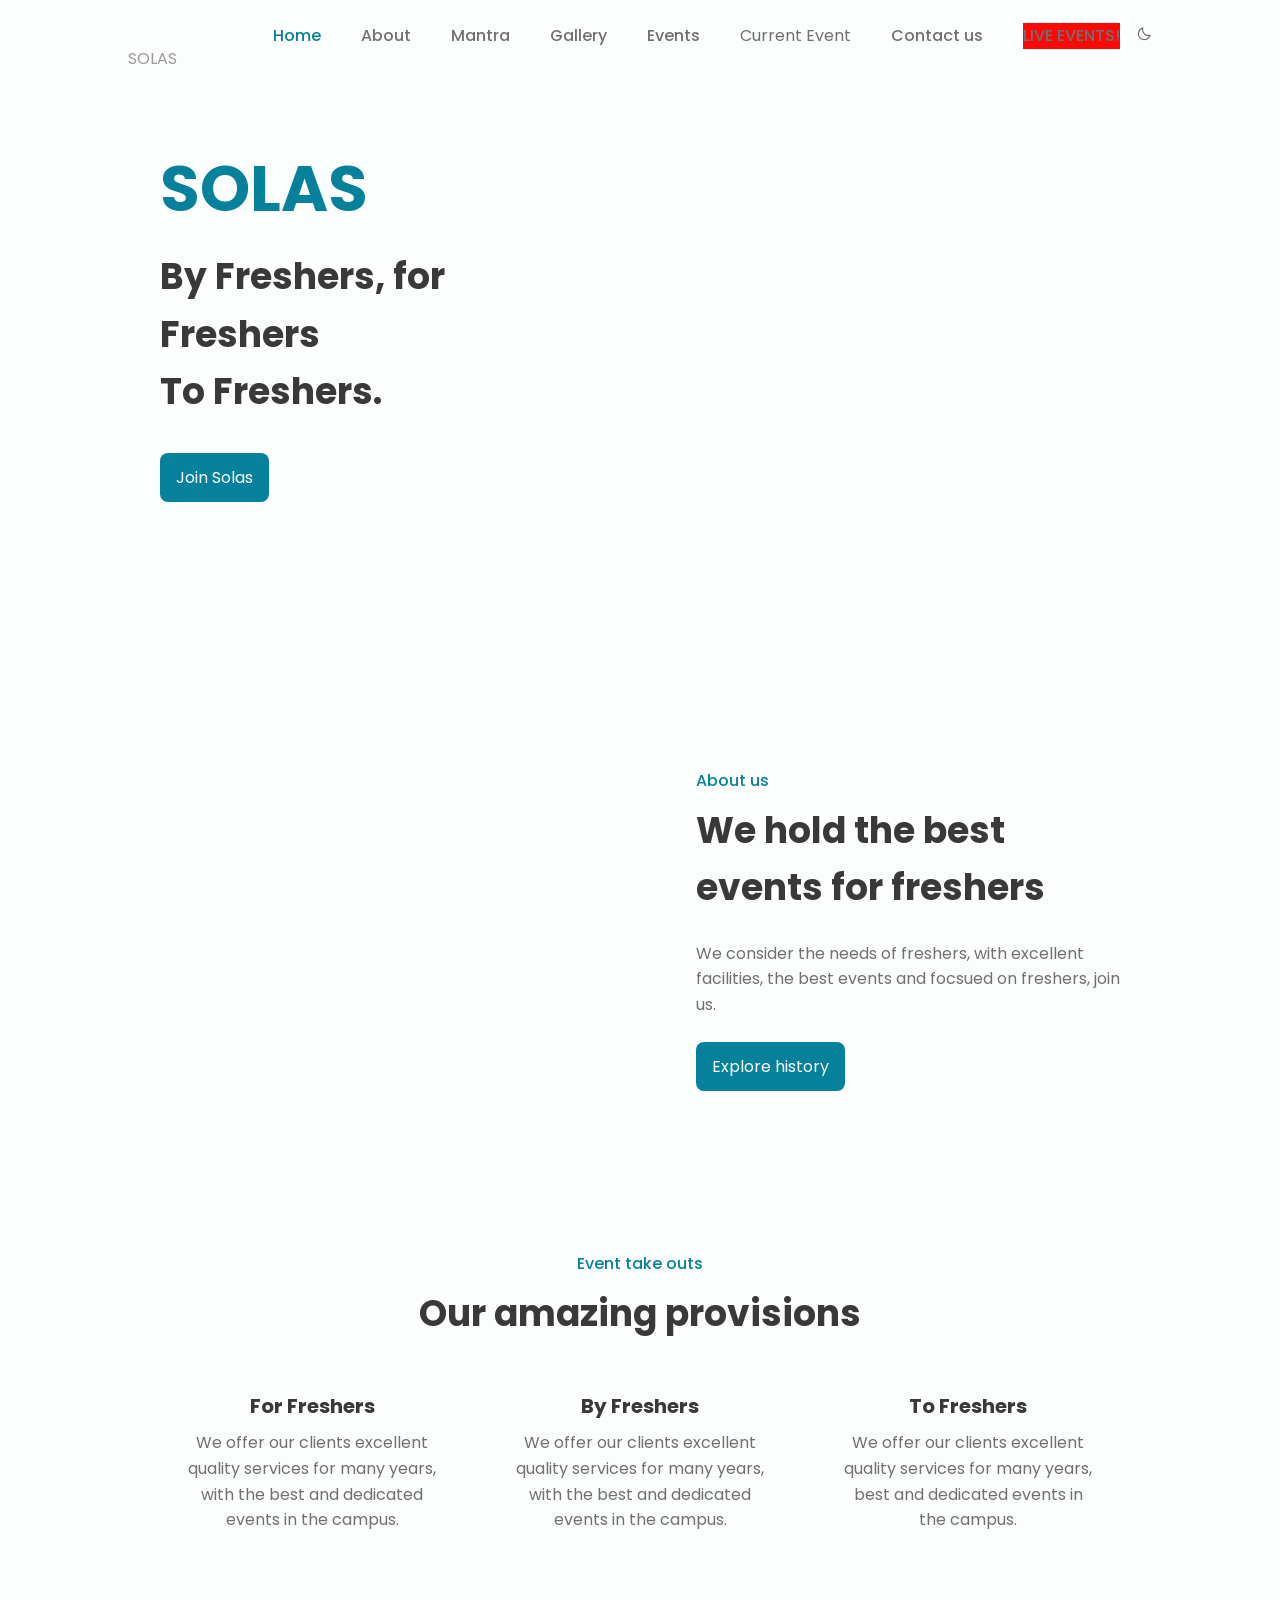
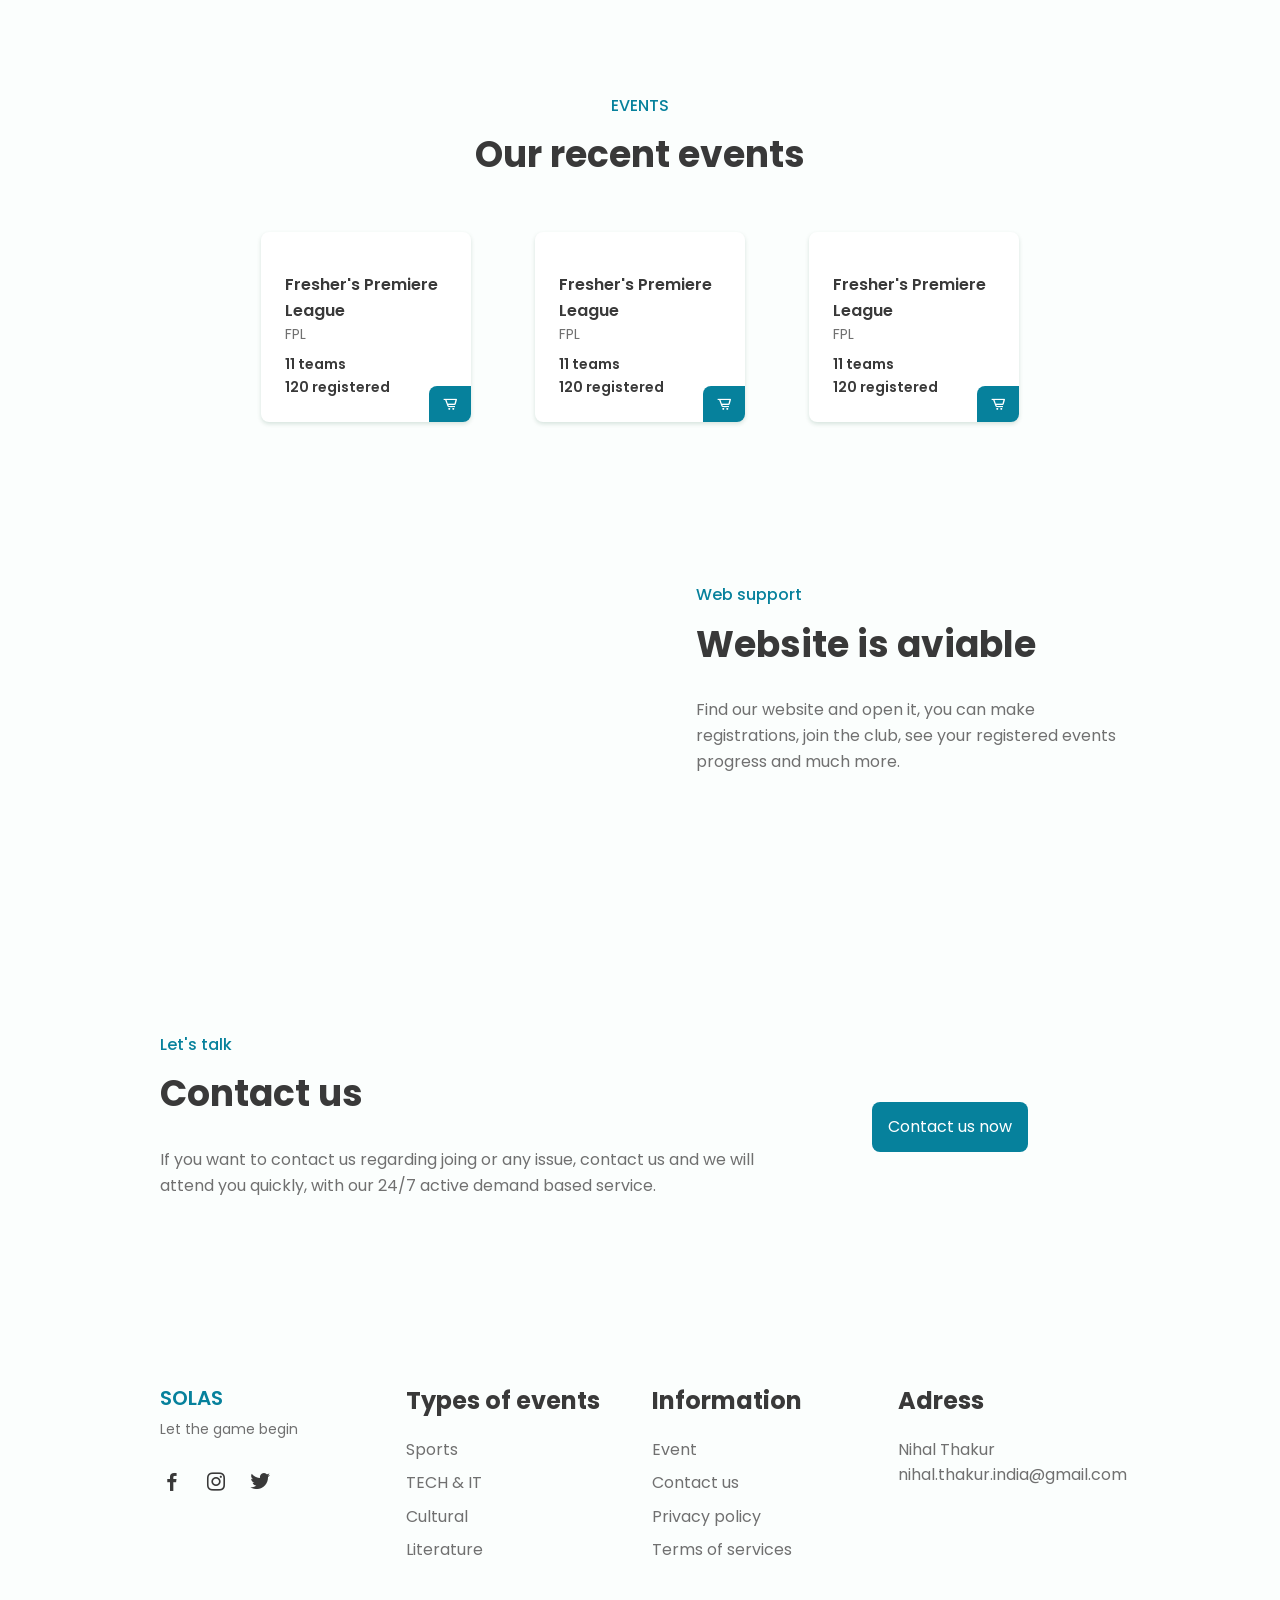
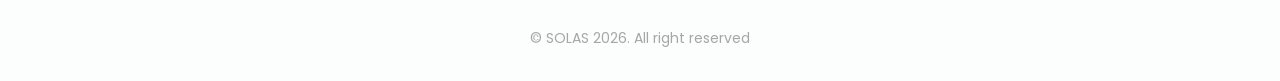
==== index.html @ b9c7a1a0 "Add files via upload" ====
<!DOCTYPE html>
<html lang="en">
    <head>
        <meta charset="UTF-8">
        <meta name="viewport" content="width=device-width, initial-scale=1.0">

        <!--========== BOX ICONS ==========-->
        <link href='https://cdn.jsdelivr.net/npm/boxicons@2.0.5/css/boxicons.min.css' rel='stylesheet'>

        <!--========== CSS ==========-->
        <link rel="stylesheet" href="web.css">

        <title>SOLAS freshers eyes here</title>
    </head>
    <body>

        <!--========== SCROLL TOP ==========-->
        <a href="#" class="scrolltop" id="scroll-top">
            <i class='bx bx-chevron-up scrolltop__icon'></i>
        </a>

        <!--========== HEADER ==========-->
        <header class="l-header" id="header">
            <nav class="nav bd-container">
                <div style="width: 5%;margin-top: 10px;margin-bottom: -10px;"><img src="c:\Users\Nihal\Downloads\Untitled_Design__1_-removebg-preview.png" alt="">
            
                <a href="#" style="color: #9b9b9b; margin-top: -10px;">SOLAS</a></div>
                <div class="nav__menu" id="nav-menu">
                    <ul class="nav__list">
                        <li class="nav__item"><a href="#home" class="nav__link active-link">Home</a></li>
                        <li class="nav__item"><a href="#about" class="nav__link">About</a></li>
                        <li class="nav__item"><a href="#services" class="nav__link">Mantra</a></li>
                        <li class="nav__item"><a href="Gallery.html" class="nav__link">Gallery</a></li>
                        <li class="nav__item"><a href="#menu" class="nav__link">Events</a></li>
                        <li class="nav__item">Current Event</li>
                        <li class="nav__item"><a href="#contact" class="nav__link">Contact us</a></li>
                        <li class="nav__item" style="background-color:rgb(255, 7, 7);""><b><a href="#contact" class="nav__link">LIVE EVENTS!</b></a></li>


                        <li><i class='bx bx-moon change-theme' id="theme-button"></i></li>
                    </ul>
                </div>

                <div class="nav__toggle" id="nav-toggle">
                    <i class='bx bx-menu'></i>
                </div>
            </nav>
        </header>

        <main class="l-main">
            <!--========== HOME ==========-->
            <section class="home" id="home">
                <div class="home__container bd-container bd-grid">
                    <div class="home__data">
                        <h1 class="home__title">SOLAS</h1>
                        <h2 class="home__subtitle">By Freshers, for Freshers <br> To Freshers.</h2>
                        <a href="#" class="button">Join Solas</a>
                    </div>
    
                    <img src="c:\Users\Nihal\Downloads\Untitled_Design__1_-removebg-preview.png" alt="" class="home__img">
                </div>
            </section>
            
            <!--========== ABOUT ==========-->
            <section class="about section bd-container" id="about">
                <div class="about__container  bd-grid">
                    <div class="about__data">
                        <span class="section-subtitle about__initial">About us</span>
                        <h2 class="section-title about__initial">We hold the best <br> events for freshers</h2>
                        <p class="about__description">We consider the needs of freshers, with excellent facilities, the best events and focsued on freshers, join us.</p>
                        <a href="#" class="button">Explore history</a>
                    </div>

                    <img src="c:\Users\Nihal\Downloads\Club-Connect.jpg" alt="" class="about__img">
                </div>
            </section>

            <!--========== SERVICES ==========-->
            <section class="services section bd-container" id="services">
                <span class="section-subtitle">Event take outs
                </span>
                <h2 class="section-title">Our amazing provisions</h2>

                <div class="services__container  bd-grid">
                    <div class="services__content">
                        <h3 class="services__title">For Freshers</h3>
                        <p class="services__description">We offer our clients excellent quality services for many years, with the best and dedicated events in the campus.</p>
                    </div>

                    <div class="services__content">
                        
                            
                            <defs>
                            <clipPath id="clip0">
                            <rect width="64" height="64" fill="white"/>
                            </clipPath>
                            </defs>
                        </svg>
                        <h3 class="services__title">By Freshers</h3>
                        <p class="services__description">We offer our clients excellent quality services for many years, with the best and dedicated events in the campus.</p>
                    </div>

                    <div class="services__content">
                       
                                <defs>
                                <clipPath id="clip0">
                                <rect width="64" height="64" fill="white"/>
                                </clipPath>
                                </defs>
                        </svg>
                        <h3 class="services__title">To Freshers</h3>
                        <p class="services__description">We offer our clients excellent quality services for many years, best and dedicated events in the campus.</p>
                    </div>
                </div>
            </section>

            <!--========== MENU ==========-->
            <section class="menu section bd-container" id="menu">
                <span class="section-subtitle">EVENTS</span>
                <h2 class="section-title">Our recent events</h2>

                <div class="menu__container bd-grid">
                    <div class="menu__content">
                        <img src="c:\Users\Nihal\Downloads\watermarked_img_2489828876342547397-removebg-preview.png" alt="" class="menu__img">
                        <h3 class="menu__name">Fresher's Premiere League</h3>
                        <span class="menu__detail">FPL</span>
                        <span class="menu__preci">11 teams<br>120 registered</span>
                        <a href="#" class="button menu__button"><i class='bx bx-cart-alt'></i></a>
                    </div>

                    <div class="menu__content">
                        <img src="c:\Users\Nihal\Downloads\watermarked_img_2489828876342547397-removebg-preview.png" alt="" class="menu__img">
                        <h3 class="menu__name">Fresher's Premiere League</h3>
                        <span class="menu__detail">FPL</span>
                        <span class="menu__preci">11 teams<br>120 registered</span>
                        <a href="#" class="button menu__button"><i class='bx bx-cart-alt'></i></a>
                    </div>
                    
                    <div class="menu__content">
                        <img src="c:\Users\Nihal\Downloads\watermarked_img_2489828876342547397-removebg-preview.png" alt="" class="menu__img">
                        <h3 class="menu__name">Fresher's Premiere League</h3>
                        <span class="menu__detail">FPL</span>
                        <span class="menu__preci">11 teams<br>120 registered</span>
                        <a href="#" class="button menu__button"><i class='bx bx-cart-alt'></i></a>
                    </div>
                </div>
            </section>

            <!--===== APP =======-->
            <section class="app section bd-container">
                <div class="app__container bd-grid">
                    <div class="app__data">
                        <span class="section-subtitle app__initial">Web support</span>
                        <h2 class="section-title app__initial">Website is aviable</h2>
                        <p class="app__description">Find our website and open it, you can make registrations, join the club, see your registered events progress and much more.</p>
                        <div class="app__stores">
                            <a href="#"><img src="https://res.cloudinary.com/dhmixzenl/image/upload/v1736954193/app1_gwo8ve.png" alt="" class="app__store"></a>
                            <a href="#"><img src="https://res.cloudinary.com/dhmixzenl/image/upload/v1736954183/app2_bdmo6d.png" alt="" class="app__store"></a>
                        </div>
                    </div>

                    <img src="C:\Users\Nihal\Downloads\55881-113488-15inchmacbookair-xl-removebg-preview.png" alt="" class="app__img">
                </div>
            </section>

            <!--========== CONTACT US ==========-->
            <section class="contact section bd-container" id="contact">
                <div class="contact__container bd-grid">
                    <div class="contact__data">
                        <span class="section-subtitle contact__initial">Let's talk</span>
                        <h2 class="section-title contact__initial">Contact us</h2>
                        <p class="contact__description">If you want to contact us regarding joing or any issue, contact us and we will attend you quickly, with our 24/7 active demand based service.</p>
                    </div>

                    <div class="contact__button">
                        <a href="#" class="button">Contact us now</a>
                    </div>
                </div>
            </section>
        </main>

        <!--========== FOOTER ==========-->
        <footer class="footer section bd-container">
            <div class="footer__container bd-grid">
                <div class="footer__content">
                    <a href="#" class="footer__logo">SOLAS</a>
                    <span class="footer__description">Let the game begin</span>
                    <div>
                        <a href="#" class="footer__social"><i class='bx bxl-facebook'></i></a>
                        <a href="#" class="footer__social"><i class='bx bxl-instagram'></i></a>
                        <a href="#" class="footer__social"><i class='bx bxl-twitter'></i></a>
                    </div>
                </div>

                <div class="footer__content">
                    <h3 class="footer__title">Types of events</h3>
                    <ul>
                        <li><a href="#" class="footer__link">Sports</a></li>
                        <li><a href="#" class="footer__link">TECH & IT</a></li>
                        <li><a href="#" class="footer__link">Cultural</a></li>
                        <li><a href="#" class="footer__link"></a>Literature</li>
                    </ul>
                </div>

                <div class="footer__content">
                    <h3 class="footer__title">Information</h3>
                    <ul>
                        <li><a href="#" class="footer__link">Event</a></li>
                        <li><a href="#" class="footer__link">Contact us</a></li>
                        <li><a href="#" class="footer__link">Privacy policy</a></li>
                        <li><a href="#" class="footer__link">Terms of services</a></li>
                    </ul>
                </div>

                <div class="footer__content">
                    <h3 class="footer__title">Adress</h3>
                    <ul>
                        <li>Nihal Thakur</li>
                        <li></li>
                        <li></li>
                        <li>nihal.thakur.india@gmail.com</li>
                    </ul>
                </div> 
            </div>

            <p class="footer__copy">&#169; SOLAS 2026. All right reserved</p>
        </footer>

        <!--========== SCROLL REVEAL ==========-->
        <script src="https://unpkg.com/scrollreveal"></script>

        <!--========== MAIN JS ==========-->
        <script src="web.js"></script>
        <script type="module">
  // Import the functions you need from the SDKs you need
  import { initializeApp } from "https://www.gstatic.com/firebasejs/12.19.0/firebase-app.js";
  import { getAnalytics } from "https://www.gstatic.com/firebasejs/12.19.0/firebase-analytics.js";
  // TODO: Add SDKs for Firebase products that you want to use
  // https://firebase.google.com/docs/web/setup#available-libraries

  // Your web app's Firebase configuration
  // For Firebase JS SDK v7.20.0 and later, measurementId is optional
  const firebaseConfig = {
    apiKey: "AIzaSyDJ6eGKXURTOeRPcJhvBw5o6Ed5YHlY1Qc",
    authDomain: "soalsmuj.firebaseapp.com",
    projectId: "soalsmuj",
    storageBucket: "soalsmuj.firebasestorage.app",
    messagingSenderId: "53844829772",
    appId: "1:53844829772:web:32c0a6074d8a50000936e9",
    measurementId: "G-5JRGP414PS"
  };

  // Initialize Firebase
  const app = initializeApp(firebaseConfig);
  const analytics = getAnalytics(app);
</script>
    </body>
</html>
---- web.css ----
/*===== GOOGLE FONTS =====*/
@import url("https://fonts.googleapis.com/css2?family=Poppins:wght@400;500;600&display=swap");

/*===== VARIABLES CSS =====*/
:root {
  --header-height: 3rem;

  /*========== Colors ==========*/
  --first-color: #06819c;
  --first-color-alt: #043186;
  --title-color: #393939;
  --text-color: #707070;
  --text-color-light: #A6A6A6;
  --body-color: #FBFEFD;
  --container-color: #FFFFFF;

  /*========== Font and typography ==========*/
  --body-font: 'Poppins', sans-serif;
  --biggest-font-size: 2.25rem;
  --h1-font-size: 1.5rem;
  --h2-font-size: 1.25rem;
  --h3-font-size: 1rem;
  --normal-font-size: .938rem;
  --small-font-size: .813rem;
  --smaller-font-size: .75rem;

  /*========== Font weight ==========*/
  --font-medium: 500;
  --font-semi-bold: 600;

  /*========== Margenes ==========*/
  --mb-1: .5rem;
  --mb-2: 1rem;
  --mb-3: 1.5rem;
  --mb-4: 2rem;
  --mb-5: 2.5rem;
  --mb-6: 3rem;

  /*========== z index ==========*/
  --z-tooltip: 10;
  --z-fixed: 100;
}

@media screen and (min-width: 768px){
  :root{
    --biggest-font-size: 4rem;
    --h1-font-size: 2.25rem;
    --h2-font-size: 1.5rem;
    --h3-font-size: 1.25rem;
    --normal-font-size: 1rem;
    --small-font-size: .875rem;
    --smaller-font-size: .813rem;
  }
}

/*========== BASE ==========*/
*,::before,::after{
  box-sizing: border-box;
}

html{
  scroll-behavior: smooth;
}

/*========== Variables Dark theme ==========*/
body.dark-theme{
  --title-color: #F1F3F2;
  --text-color: #C7D1CC;
  --body-color: #1D2521;
  --container-color: #27302C;
}

/*========== Button Dark/Light ==========*/
.change-theme{
  position: absolute;
  right: 1rem;
  top: 1.8rem;
  color: var(--text-color);
  font-size: 1rem;
  cursor: pointer;
}

body{
  margin: var(--header-height) 0 0 0;
  font-family: var(--body-font);
  font-size: var(--normal-font-size);
  background-color: var(--body-color);
  color: var(--text-color);
  line-height: 1.6;
}

h1,h2,h3,p,ul{
  margin: 0;
}

ul{
  padding: 0;
  list-style: none;
}

a{
  text-decoration: none;
}

img{
  max-width: 100%;
  height: auto;
}

/*========== CLASS CSS ==========*/
.section{
  padding: 4rem 0 2rem;
}

.section-title, .section-subtitle{
  text-align: center;
}

.section-title{
  font-size: var(--h1-font-size);
  color: var(--title-color);
  margin-bottom: var(--mb-3);
}

.section-subtitle{
  display: block;
  color: var(--first-color);
  font-weight: var(--font-medium);
  margin-bottom: var(--mb-1);
}

/*========== LAYOUT ==========*/
.bd-container{
  max-width: 960px;
  width: calc(100% - 2rem);
  margin-left: var(--mb-2);
  margin-right: var(--mb-2);
}

.bd-grid{
  display: grid;
  gap: 1.5rem;
}

.l-header{
  width: 100%;
  position: fixed;
  top: 0;
  left: 0;
  z-index: var(--z-fixed);
  background-color: var(--body-color);
}

/*========== NAV ==========*/
.nav{
  max-width: 1024px;
  height: var(--header-height);
  display: flex;
  justify-content: space-between;
  align-items: center;
}

@media screen and (max-width: 768px){
  .nav__menu{
    position: fixed;
    top: -100%;
    left: 0;
    width: 100%;
    padding: 1.5rem 0 1rem;
    text-align: center;
    background-color: var(--body-color);
    transition: .4s;
    box-shadow: 0 4px 4px rgba(0,0,0,.1);
    border-radius: 0 0 1rem 1rem;
    z-index: var(--z-fixed);
  }
}

.nav__item{
  margin-bottom: var(--mb-2);
}

.nav__link, .nav__logo, .nav__toggle{
  color: var(--text-color);
  font-weight: var(--font-medium);
}

.nav__logo:hover{
  color: var(--first-color);
}

.nav__link{
  transition: .3s;
}

.nav__link:hover{
  color: var(--first-color);
}

.nav__toggle{
  font-size: 1.3rem;
  cursor: pointer;
}

/* Show menu */
.show-menu{
  top: var(--header-height);
}

/* Active menu */
.active-link{
  color: var(--first-color);
}

/* Change background header */
.scroll-header{
  box-shadow: 0 2px 4px rgba(0,0,0,.1);
}

/* Scroll top */
.scrolltop{
  position: fixed;
  right: 1rem;
  bottom: -20%;
  display: flex;
  justify-content: center;
  align-items: center;
  padding: .3rem;
  background: rgba(6,156,84,.5);
  border-radius: .4rem;
  z-index: var(--z-tooltip);
  transition: .4s;
  visibility: hidden;
}

.scrolltop:hover{
  background-color: var(--first-color-alt);
}

.scrolltop__icon{
  font-size: 1.8rem;
  color: var(--body-color);
}

/* Show scrolltop */
.show-scroll{
  visibility: visible;
  bottom: 1.5rem;
}

/*========== HOME ==========*/
.home__container{
  height: calc(100vh - var(--header-height));
  align-content: center;
}

.home__title{
  font-size: var(--biggest-font-size);
  color: var(--first-color);
  margin-bottom: var(--mb-1);
}

.home__subtitle{
  font-size: var(--h1-font-size);
  color: var(--title-color);
  margin-bottom: var(--mb-4);
}

.home__img{
  width: 300px;
  justify-self: center;
}

/*========== BUTTONS ==========*/
.button{
  display: inline-block;
  background-color: var(--first-color);
  color: #FFF;
  padding: .75rem 1rem;
  border-radius: .5rem;
  transition: .3s;
}

.button:hover{
  background-color: var(--first-color-alt);
}

/*========== ABOUT ==========*/
.about__data{
  text-align: center;
}

.about__description{
  margin-bottom: var(--mb-3);
}

.about__img{
  width: 280px;
  border-radius: .5rem;
  justify-self: center;
}

/*========== SERVICES ==========*/
.services__container{
  row-gap: 2.5rem;
  grid-template-columns: repeat(auto-fit, minmax(220px, 1fr));
}

.services__content{
  text-align: center;
}

.services__img{
  width: 64px;
  height: 64px;
  fill: var(--first-color);
  margin-bottom: var(--mb-2);
}

.services__title{
  font-size: var(--h3-font-size);
  color: var(--title-color);
  margin-bottom: var(--mb-1);
}

.services__description{
  padding: 0 1.5rem;
}

/*========== MENU ==========*/
.menu__container{
  grid-template-columns: repeat(2, 1fr);
  justify-content: center;
}

.menu__content{
  position: relative;
  display: flex;
  flex-direction: column;
  background-color: var(--container-color);
  border-radius: .5rem;
  box-shadow: 0 2px 4px rgba(3,74,40,.15);
  padding: .75rem;
}

.menu__img{
  width: 100px;
  align-self: center;
  margin-bottom: var(--mb-2);
}

.menu__name, .menu__preci{
  font-weight: var(--font-semi-bold);
  color: var(--title-color);
}

.menu__name{
  font-size: var(--normal-font-size);
}

.menu__detail, .menu__preci{
  font-size: var(--small-font-size);
}

.menu__detail{
  margin-bottom: var(--mb-1);
}

.menu__button{
  position: absolute;
  bottom: 0;
  right: 0;
  display: flex;
  padding: .625rem .813rem;
  border-radius: .5rem 0 .5rem 0;
}

/*========== APP ==========*/
.app__data{
  text-align: center;
}

.app__description{
  margin-bottom: var(--mb-5);
}

.app__stores{
  margin-bottom: var(--mb-4);
}

.app__store{
  width: 120px;
  margin: 0 var(--mb-1);
}

.app__img{
  width: 230px;
  justify-self: center;
}

/*========== CONTACT ==========*/
.contact__container{
  text-align: center;
}

.contact__description{
  margin-bottom: var(--mb-3);
}

/*========== FOOTER ==========*/
.footer__container{
  grid-template-columns: repeat(auto-fit, minmax(220px, 1fr));
  row-gap: 2rem;
}

.footer__logo{
  font-size: var(--h3-font-size);
  color: var(--first-color);
  font-weight: var(--font-semi-bold);
}

.footer__description{
  display: block;
  font-size: var(--small-font-size);
  margin: .25rem 0 var(--mb-3);
}

.footer__social{
  font-size: 1.5rem;
  color: var(--title-color);
  margin-right: var(--mb-2);
}

.footer__title{
  font-size: var(--h2-font-size);
  color: var(--title-color);
  margin-bottom: var(--mb-2);
}

.footer__link{
  display: inline-block;
  color: var(--text-color);
  margin-bottom: var(--mb-1);
}

.footer__link:hover{
  color: var(--first-color);
}

.footer__copy{
  text-align: center;
  font-size: var(--small-font-size);
  color: var(--text-color-light);
  margin-top: 3.5rem;
}

/*========== MEDIA QUERIES ==========*/
@media screen and (min-width: 576px){
  .home__container,
  .about__container,
  .app__container{
    grid-template-columns: repeat(2,1fr);
    align-items: center;
  }

  .about__data, .about__initial,
  .app__data, .app__initial,
  .contact__container, .contact__initial{
    text-align: initial;
  }

  .about__img, .app__img{
    width: 380px;
    order: -1;
  }

  .contact__container{
    grid-template-columns: 1.75fr 1fr;
    align-items: center;
  }
  .contact__button{
    justify-self: center;
  }
}

@media screen and (min-width: 768px){
  body{
    margin: 0;
  }

  .section{
    padding-top: 8rem;
  }

  .nav{
    height: calc(var(--header-height) + 1.5rem);
  }
  .nav__list{
    display: flex;
  }
  .nav__item{
    margin-left: var(--mb-5);
    margin-bottom: 0;
  }
  .nav__toggle{
    display: none;
  }

  .change-theme{
    position: initial;
    margin-left: var(--mb-2);
  }

  .home__container{
    height: 100vh;
    justify-items: center;
  }

  .services__container,
  .menu__container{
    margin-top: var(--mb-6);
  }

  .menu__container{
    grid-template-columns: repeat(3, 210px);
    column-gap: 4rem;
  }
  .menu__content{
    padding: 1.5rem;
  }
  .menu__img{
    width: 130px;
  }

  .app__store{
    margin: 0 var(--mb-1) 0 0;
  }
}

@media screen and (min-width: 960px){
  .bd-container{
    margin-left: auto;
    margin-right: auto;
  }

  .home__img{
    width: 500px;
  }

  .about__container,
  .app__container{
    column-gap: 7rem;
  }
}

/* For tall screens on mobiles y desktop*/
@media screen and (min-height: 721px) {
    .home__container {
        height: 640px;
    }
}
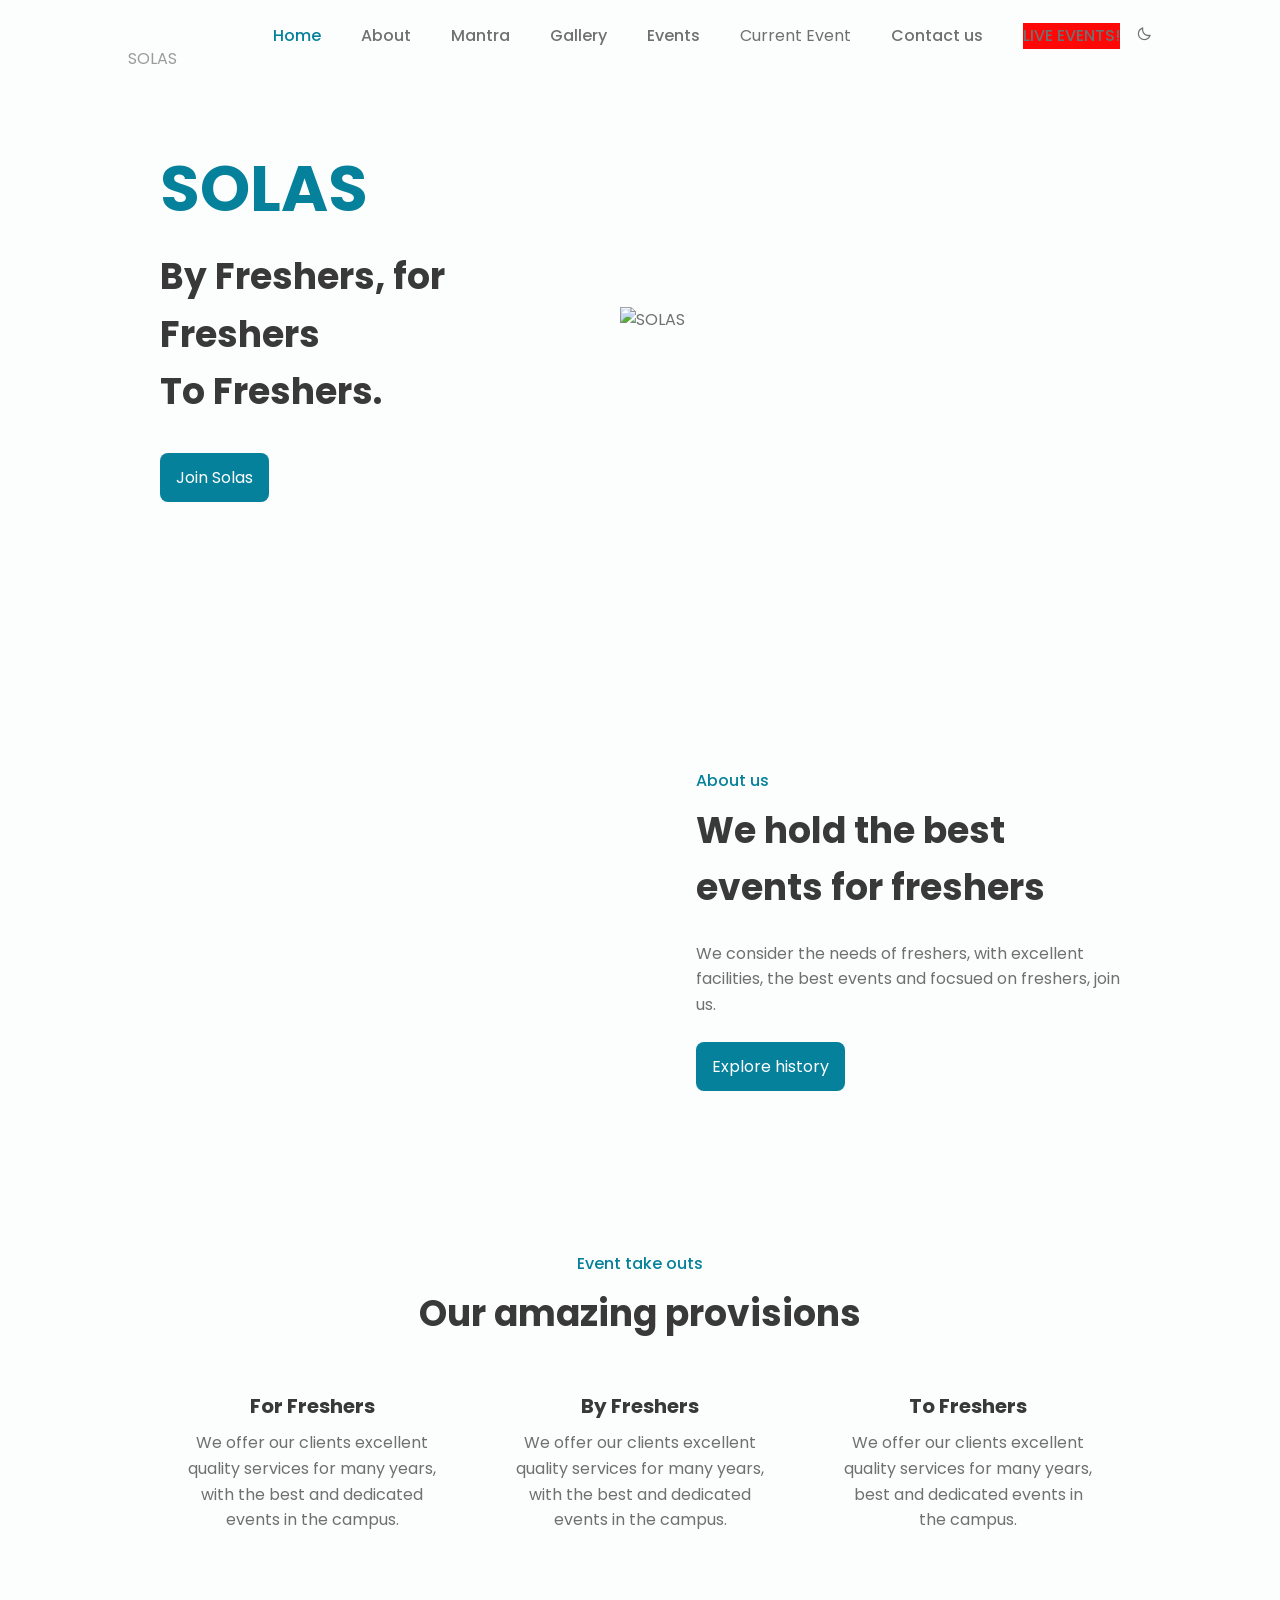
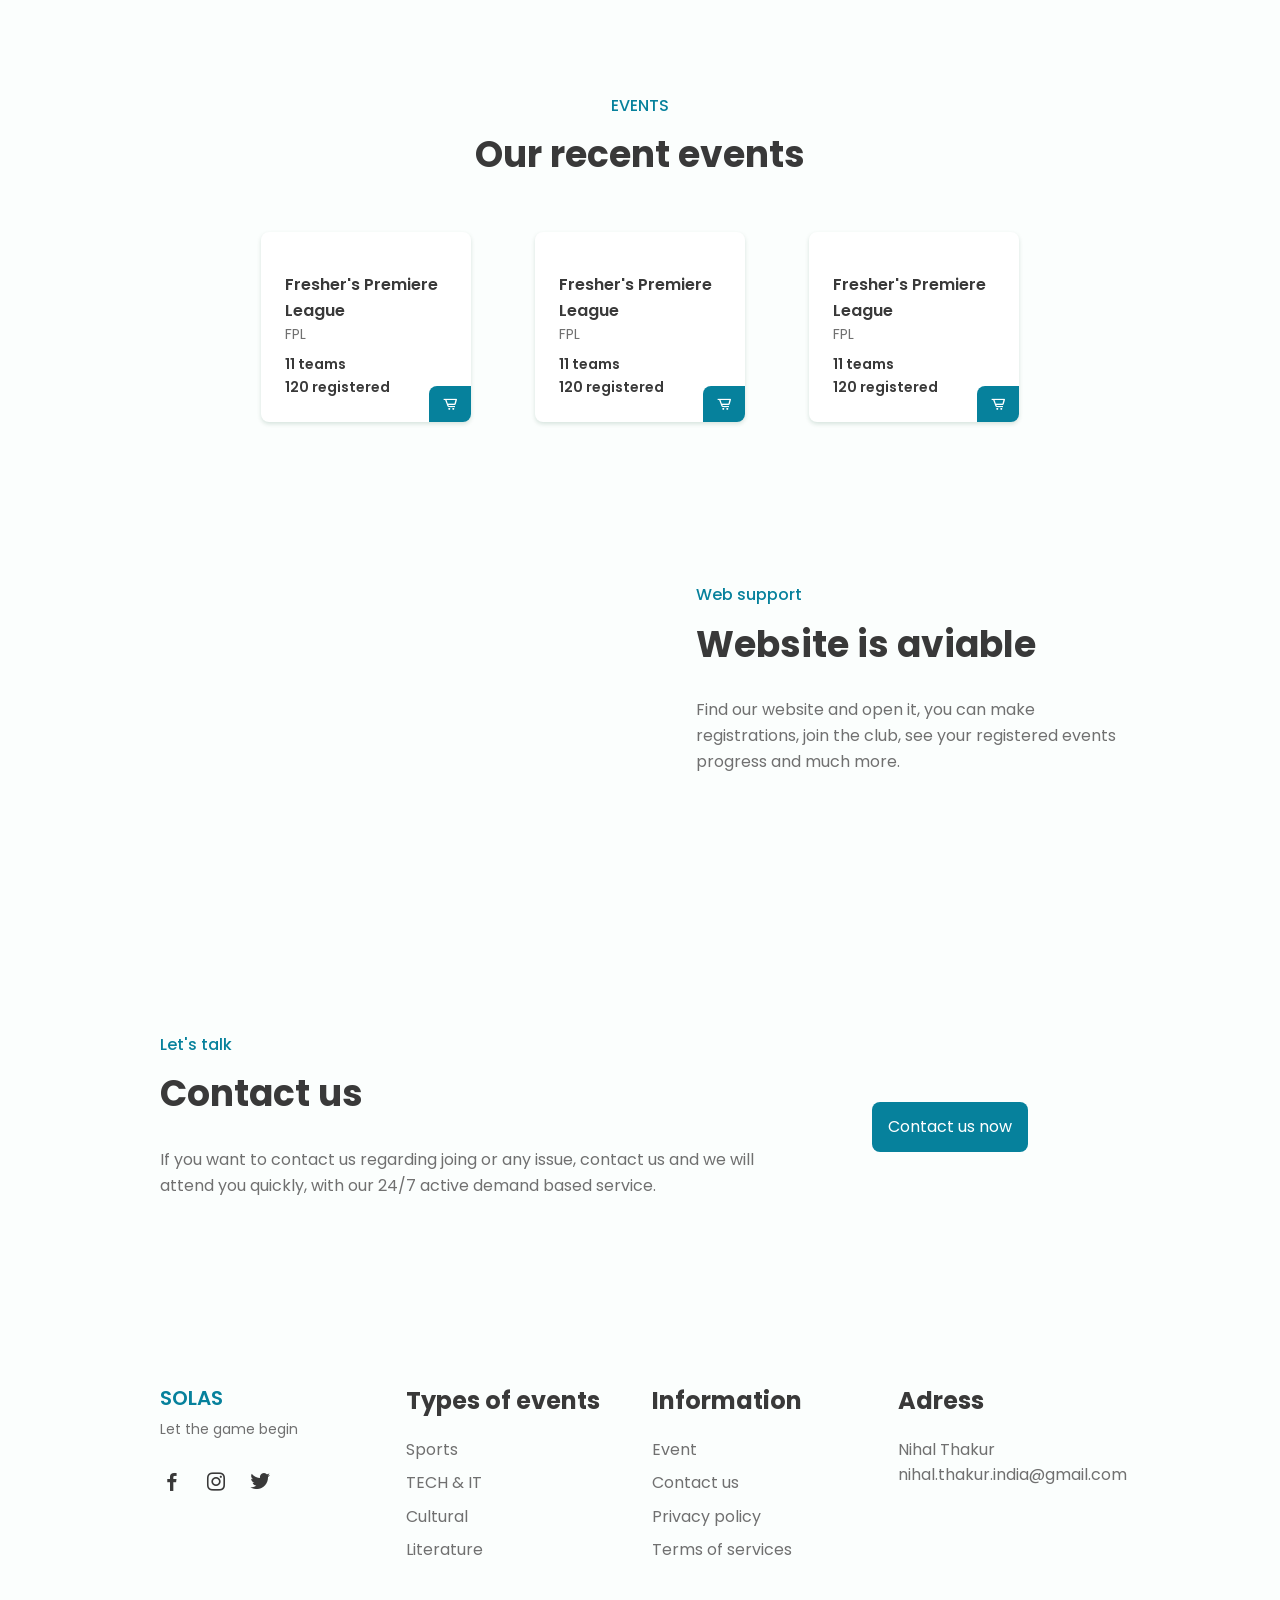
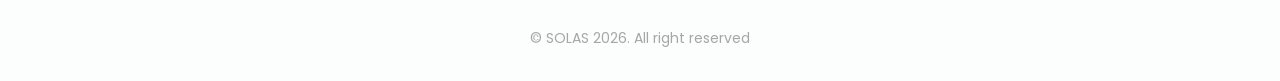
==== commit 953c68a7: "Add files via upload" ====
--- a/index.html
+++ b/index.html
@@ -57,7 +57,7 @@
                         <a href="#" class="button">Join Solas</a>
                     </div>
     
-                    <img src="c:\Users\Nihal\Downloads\Untitled_Design__1_-removebg-preview.png" alt="" class="home__img">
+                    <img src="https://drive.google.com/file/d/1vK_q9Hv0kVwwu9gyrnv31lKscx5ESF41/view?usp=sharing" alt="SOLAS" class="home__img">
                 </div>
             </section>
             
@@ -71,7 +71,7 @@
                         <a href="#" class="button">Explore history</a>
                     </div>
 
-                    <img src="c:\Users\Nihal\Downloads\Club-Connect.jpg" alt="" class="about__img">
+                    <img src="https://drive.google.com/file/d/1ZnsUhg7YLiVtx98LmvP1B6xV89zSUrJ2/view?usp=sharing" alt="" class="about__img">
                 </div>
             </section>
 
@@ -121,7 +121,7 @@
 
                 <div class="menu__container bd-grid">
                     <div class="menu__content">
-                        <img src="c:\Users\Nihal\Downloads\watermarked_img_2489828876342547397-removebg-preview.png" alt="" class="menu__img">
+                        <img src="c:\Users\Nihal\Downloads\https://drive.google.com/file/d/1DLA6Ri2GCie34y6DNnrIdD3tnWV6QxnP/view?usp=sharing" alt="" class="menu__img">
                         <h3 class="menu__name">Fresher's Premiere League</h3>
                         <span class="menu__detail">FPL</span>
                         <span class="menu__preci">11 teams<br>120 registered</span>
@@ -129,7 +129,7 @@
                     </div>
 
                     <div class="menu__content">
-                        <img src="c:\Users\Nihal\Downloads\watermarked_img_2489828876342547397-removebg-preview.png" alt="" class="menu__img">
+                        <img src="https://drive.google.com/file/d/1DLA6Ri2GCie34y6DNnrIdD3tnWV6QxnP/view?usp=sharing" alt="" class="menu__img">
                         <h3 class="menu__name">Fresher's Premiere League</h3>
                         <span class="menu__detail">FPL</span>
                         <span class="menu__preci">11 teams<br>120 registered</span>
@@ -137,7 +137,7 @@
                     </div>
                     
                     <div class="menu__content">
-                        <img src="c:\Users\Nihal\Downloads\watermarked_img_2489828876342547397-removebg-preview.png" alt="" class="menu__img">
+                        <img src="c:\Users\Nihal\Downloads\https://drive.google.com/file/d/1DLA6Ri2GCie34y6DNnrIdD3tnWV6QxnP/view?usp=sharing" alt="" class="menu__img">
                         <h3 class="menu__name">Fresher's Premiere League</h3>
                         <span class="menu__detail">FPL</span>
                         <span class="menu__preci">11 teams<br>120 registered</span>
@@ -159,7 +159,7 @@
                         </div>
                     </div>
 
-                    <img src="C:\Users\Nihal\Downloads\55881-113488-15inchmacbookair-xl-removebg-preview.png" alt="" class="app__img">
+                    <img src="https://drive.google.com/file/d/1Pqx5JbGS4kObfAa3UvjzMeGO2rj33C6i/view?usp=sharing" alt="" class="app__img">
                 </div>
             </section>
 
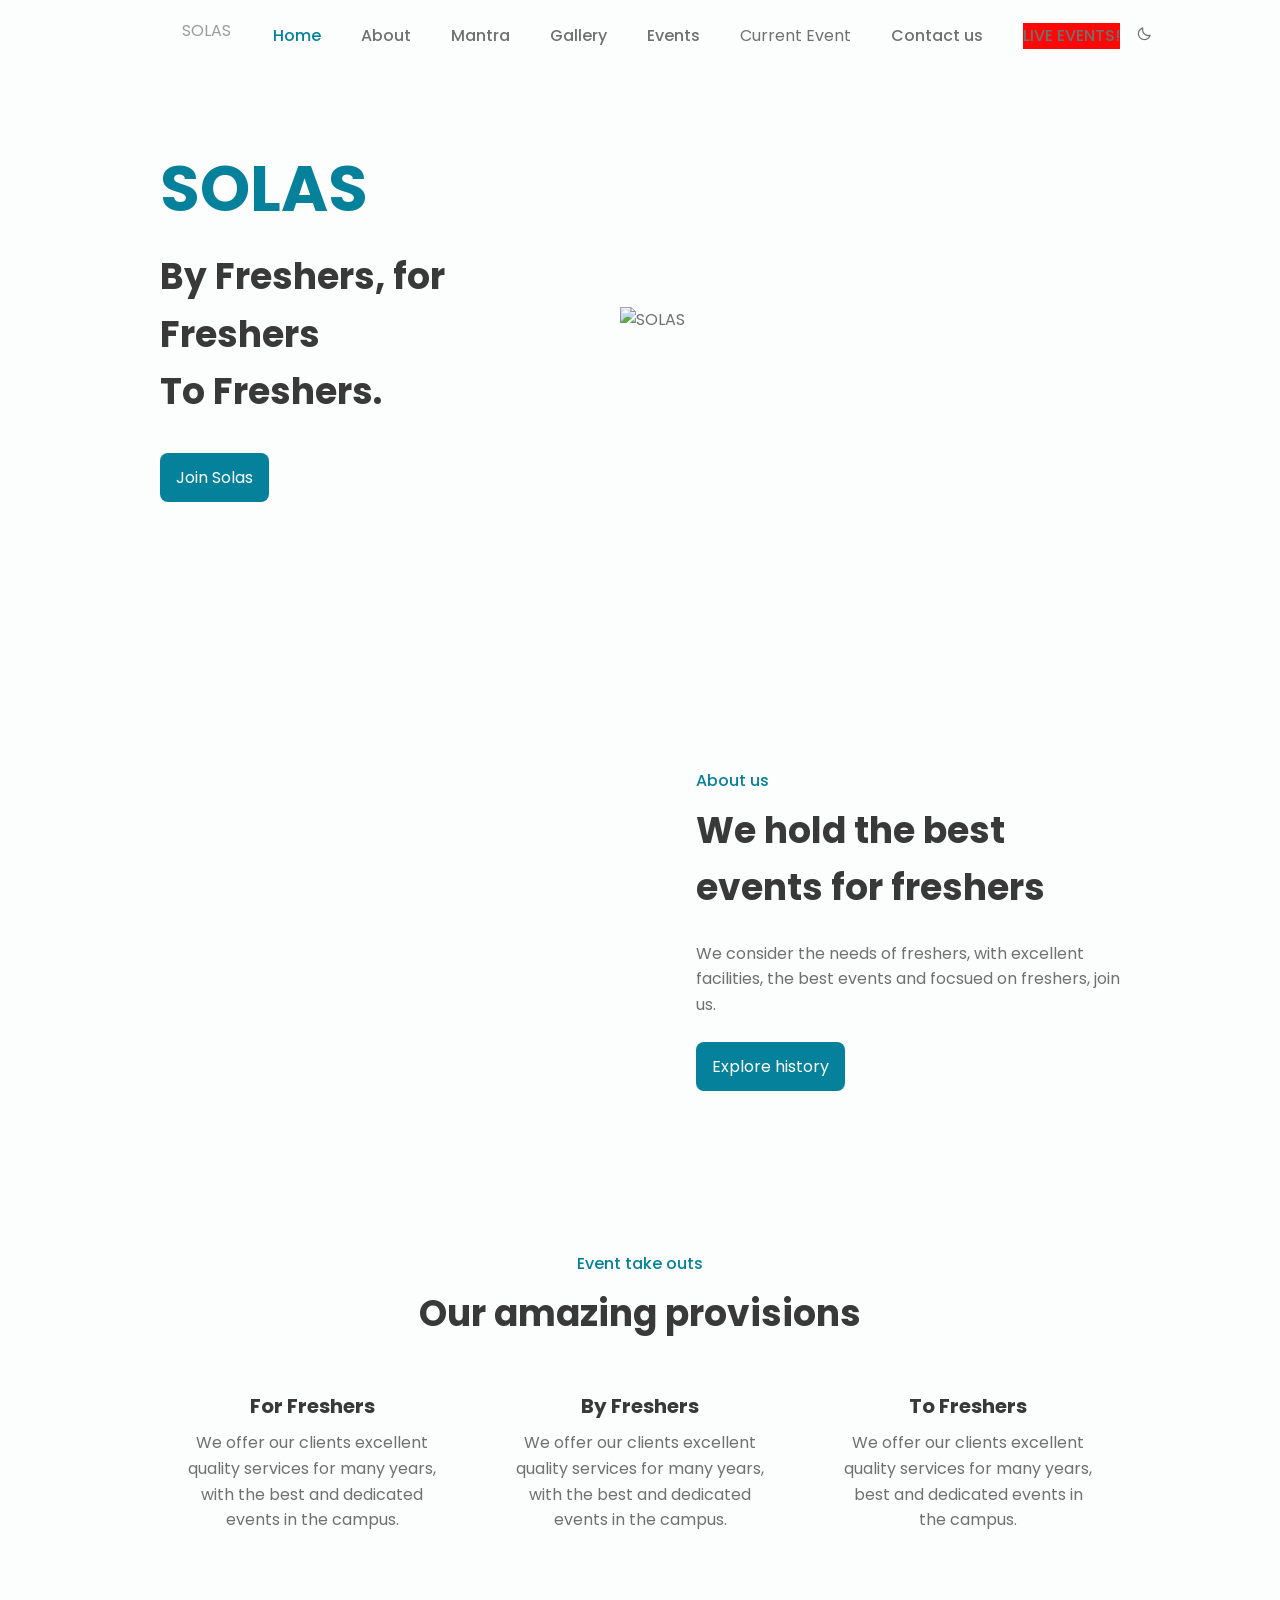
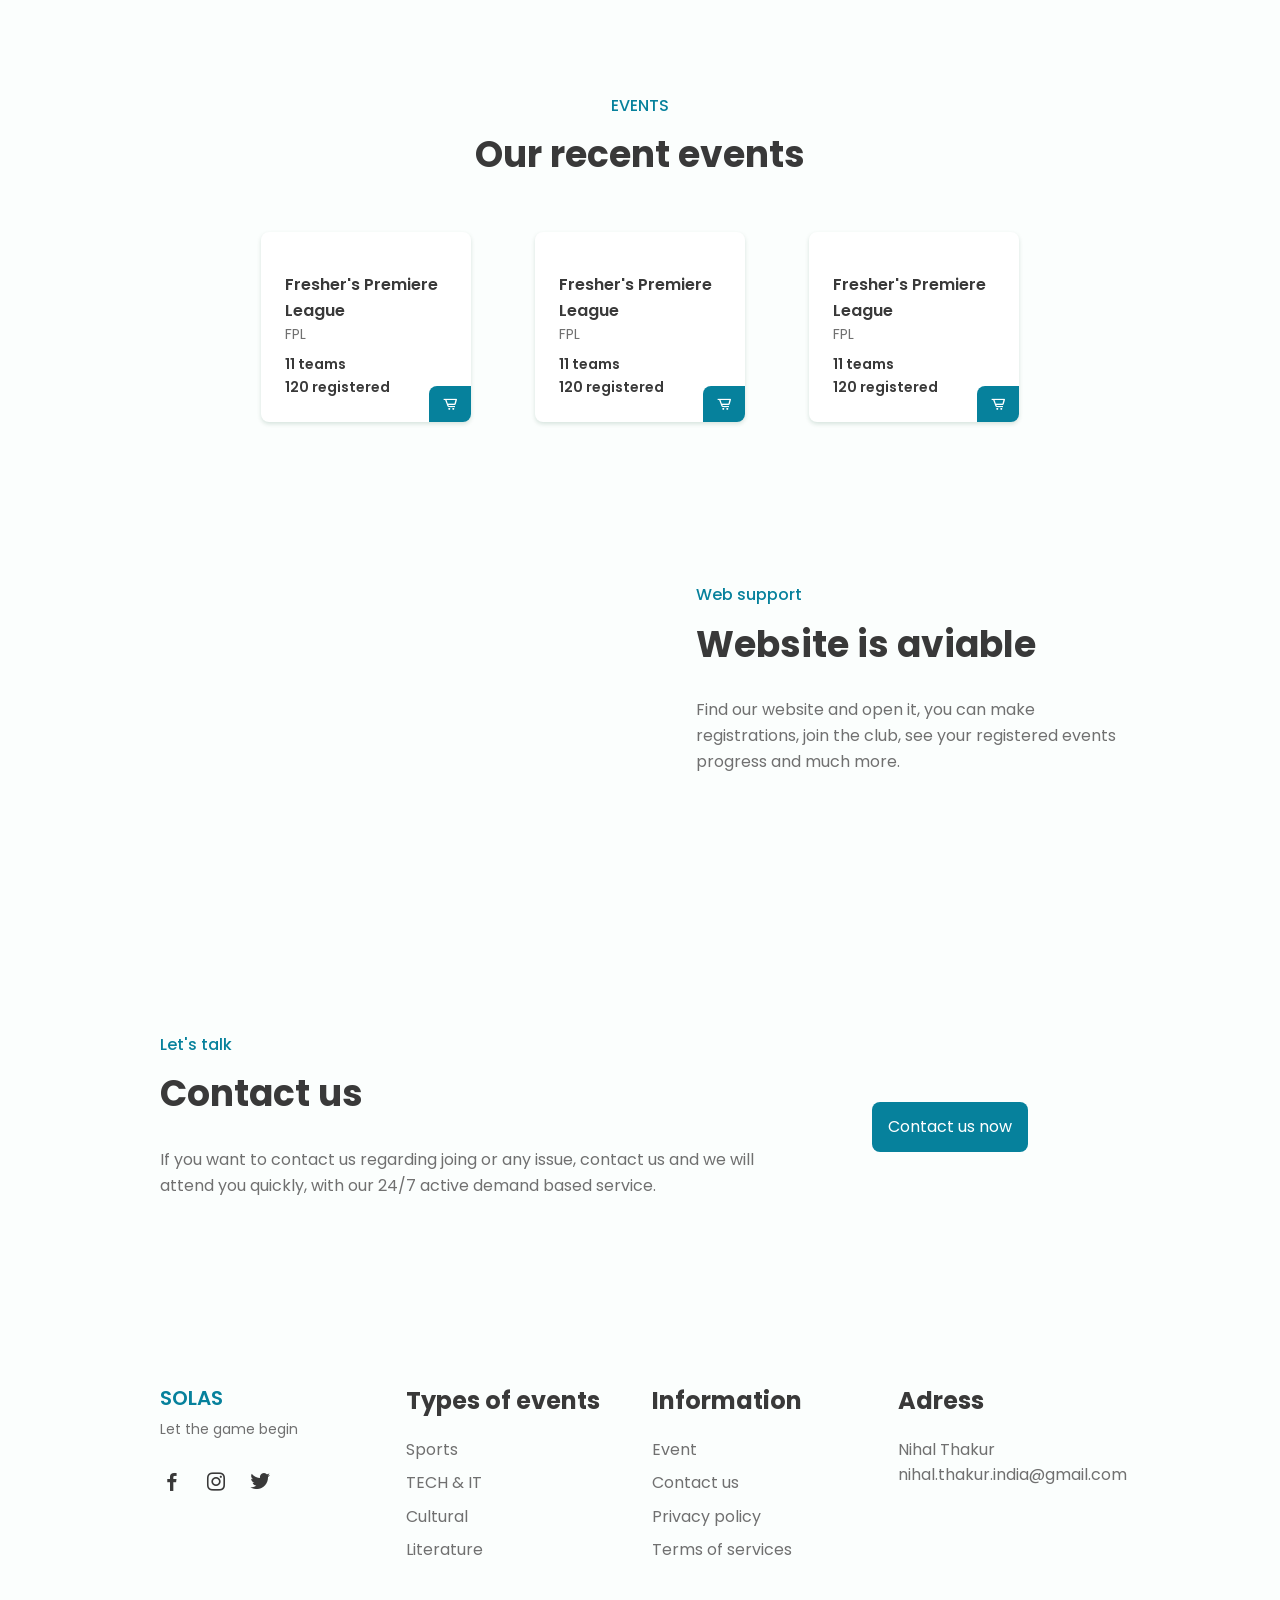
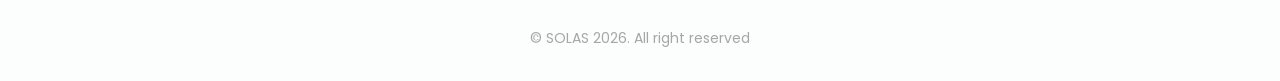
==== commit 3ed74ded: "Update index.html" ====
--- a/index.html
+++ b/index.html
@@ -18,12 +18,12 @@
         <a href="#" class="scrolltop" id="scroll-top">
             <i class='bx bx-chevron-up scrolltop__icon'></i>
         </a>
-
+ 
         <!--========== HEADER ==========-->
         <header class="l-header" id="header">
             <nav class="nav bd-container">
-                <div style="width: 5%;margin-top: 10px;margin-bottom: -10px;"><img src="c:\Users\Nihal\Downloads\Untitled_Design__1_-removebg-preview.png" alt="">
-            
+                <div style="width: 5%;margin-top: 10px;margin-bottom: -10px;"><img src="Untitled_Design__1_-removebg-preview.png" alt="">
+            </div>
                 <a href="#" style="color: #9b9b9b; margin-top: -10px;">SOLAS</a></div>
                 <div class="nav__menu" id="nav-menu">
                     <ul class="nav__list">
@@ -57,7 +57,7 @@
                         <a href="#" class="button">Join Solas</a>
                     </div>
     
-                    <img src="https://drive.google.com/file/d/1vK_q9Hv0kVwwu9gyrnv31lKscx5ESF41/view?usp=sharing" alt="SOLAS" class="home__img">
+                    <img src="Untitled_Design__1_-removebg-preview.png" alt="SOLAS" class="home__img">
                 </div>
             </section>
             
@@ -71,7 +71,7 @@
                         <a href="#" class="button">Explore history</a>
                     </div>
 
-                    <img src="https://drive.google.com/file/d/1ZnsUhg7YLiVtx98LmvP1B6xV89zSUrJ2/view?usp=sharing" alt="" class="about__img">
+                    <img src="Club-Connect.jpg" alt="" class="about__img">
                 </div>
             </section>
 
@@ -121,7 +121,7 @@
 
                 <div class="menu__container bd-grid">
                     <div class="menu__content">
-                        <img src="c:\Users\Nihal\Downloads\https://drive.google.com/file/d/1DLA6Ri2GCie34y6DNnrIdD3tnWV6QxnP/view?usp=sharing" alt="" class="menu__img">
+                       <img src="watermarked_img_2489828876342547397-removebg-preview.png" alt="" class="menu__img">
                         <h3 class="menu__name">Fresher's Premiere League</h3>
                         <span class="menu__detail">FPL</span>
                         <span class="menu__preci">11 teams<br>120 registered</span>
@@ -129,7 +129,7 @@
                     </div>
 
                     <div class="menu__content">
-                        <img src="https://drive.google.com/file/d/1DLA6Ri2GCie34y6DNnrIdD3tnWV6QxnP/view?usp=sharing" alt="" class="menu__img">
+                        <img src="watermarked_img_2489828876342547397-removebg-preview.png" alt="" class="menu__img">
                         <h3 class="menu__name">Fresher's Premiere League</h3>
                         <span class="menu__detail">FPL</span>
                         <span class="menu__preci">11 teams<br>120 registered</span>
@@ -137,7 +137,7 @@
                     </div>
                     
                     <div class="menu__content">
-                        <img src="c:\Users\Nihal\Downloads\https://drive.google.com/file/d/1DLA6Ri2GCie34y6DNnrIdD3tnWV6QxnP/view?usp=sharing" alt="" class="menu__img">
+                        <img src="watermarked_img_2489828876342547397-removebg-preview.png" alt="" class="menu__img">
                         <h3 class="menu__name">Fresher's Premiere League</h3>
                         <span class="menu__detail">FPL</span>
                         <span class="menu__preci">11 teams<br>120 registered</span>
@@ -159,7 +159,7 @@
                         </div>
                     </div>
 
-                    <img src="https://drive.google.com/file/d/1Pqx5JbGS4kObfAa3UvjzMeGO2rj33C6i/view?usp=sharing" alt="" class="app__img">
+                    <img src="55881-113488-15inchmacbookair-xl-removebg-preview.png" alt="" class="app__img">
                 </div>
             </section>
 
@@ -255,4 +255,4 @@
   const analytics = getAnalytics(app);
 </script>
     </body>
-</html>+</html>
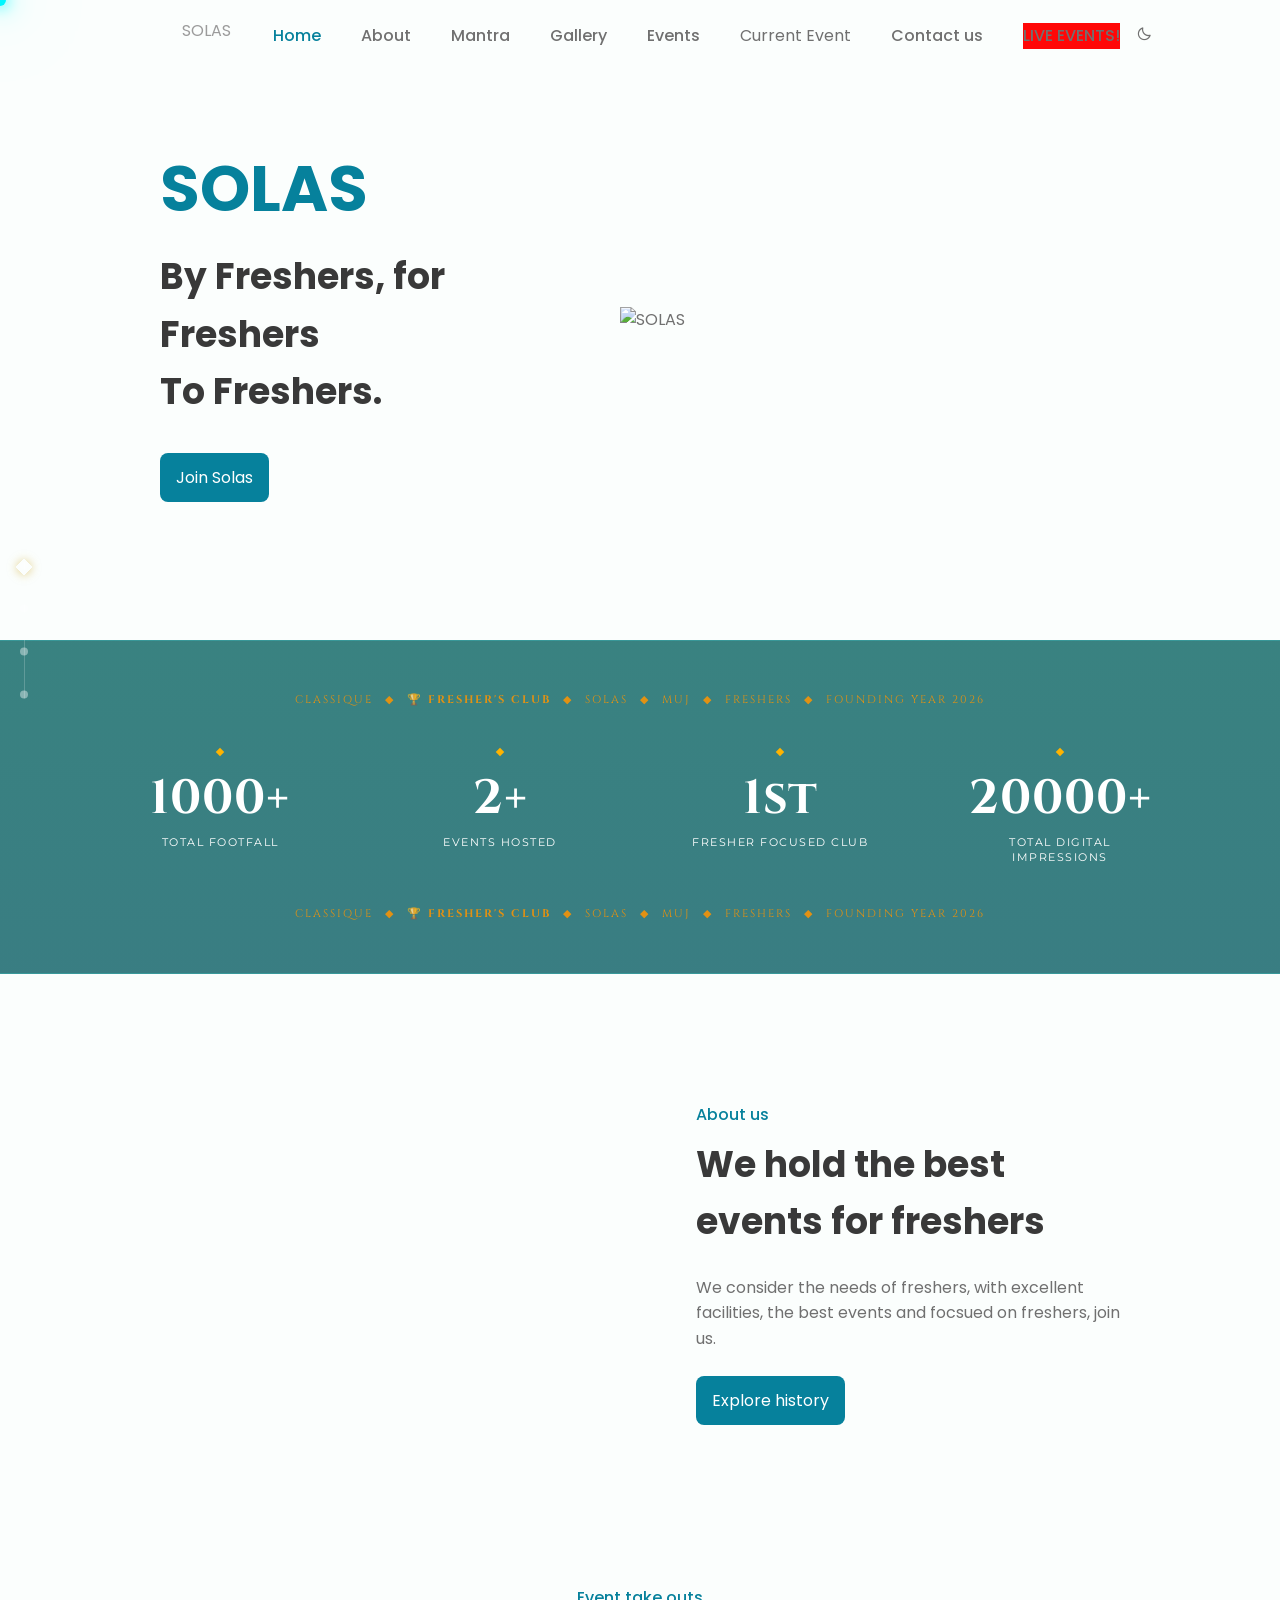
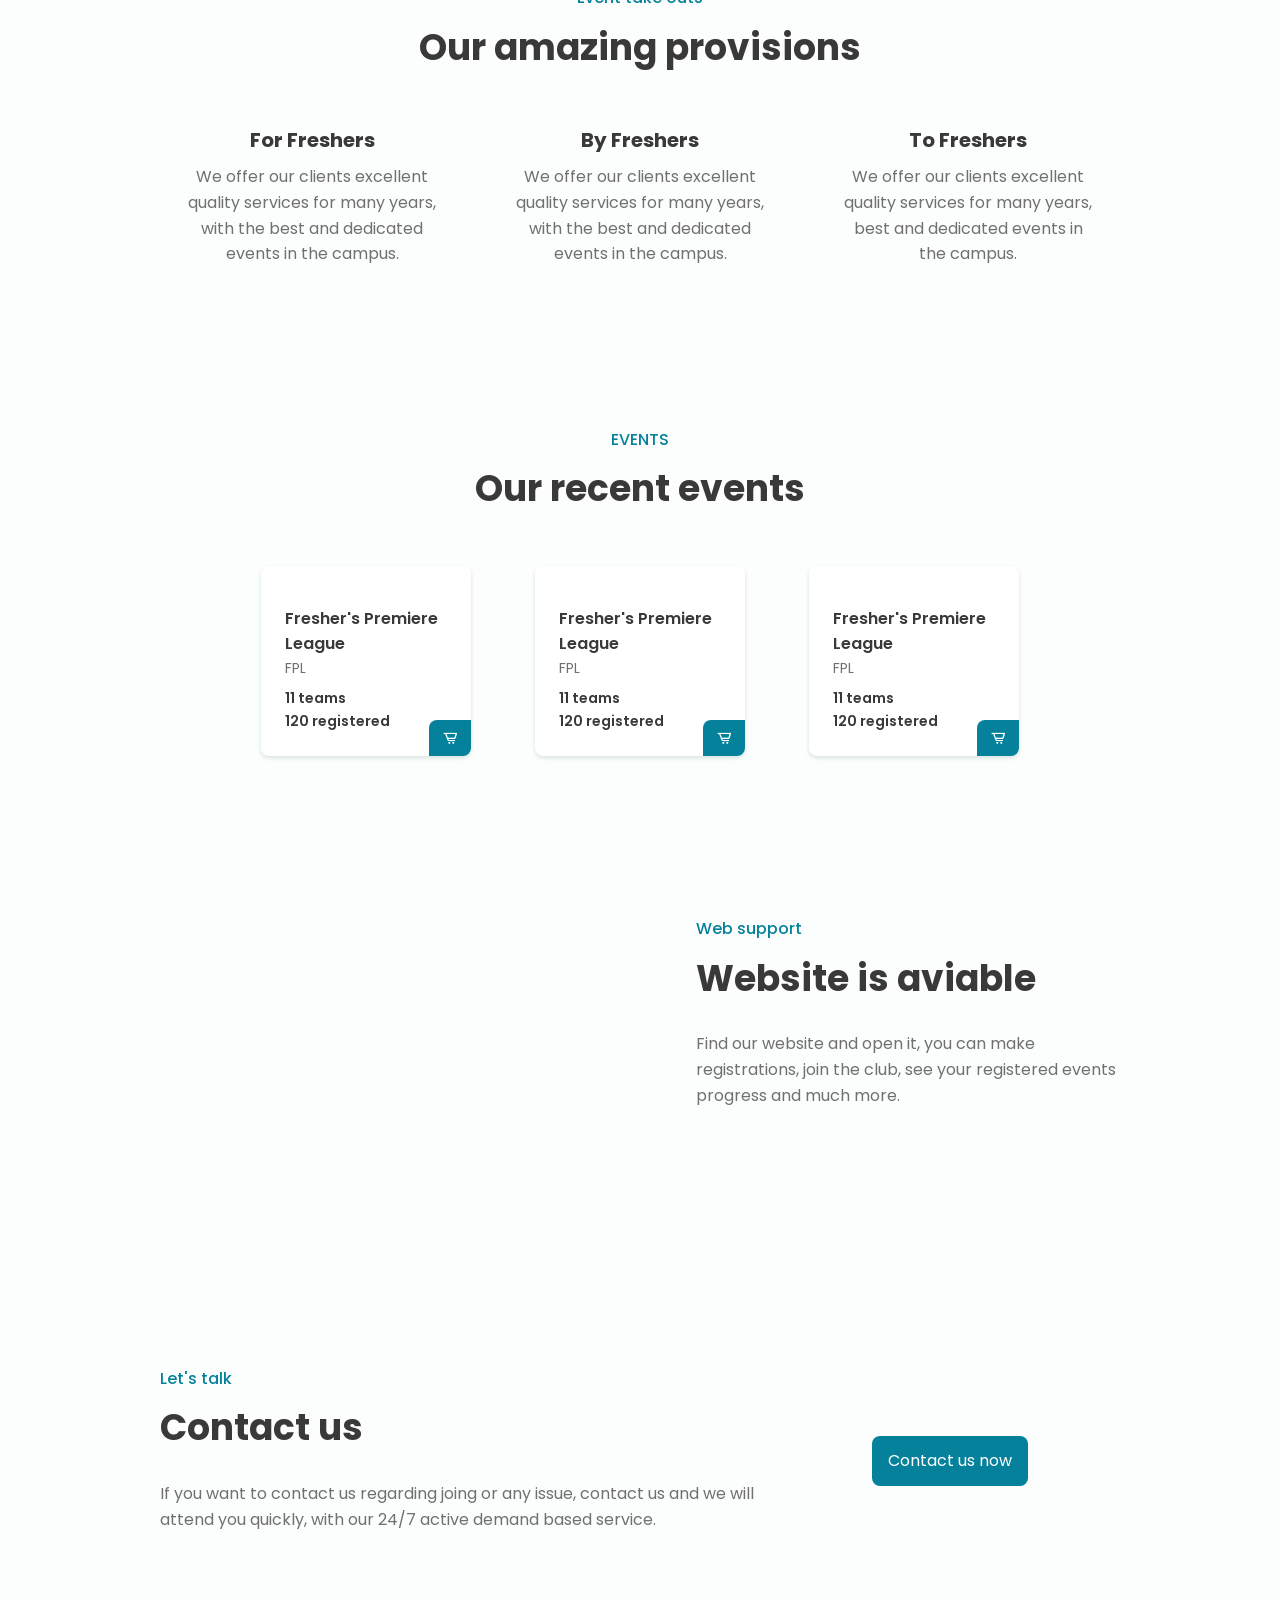
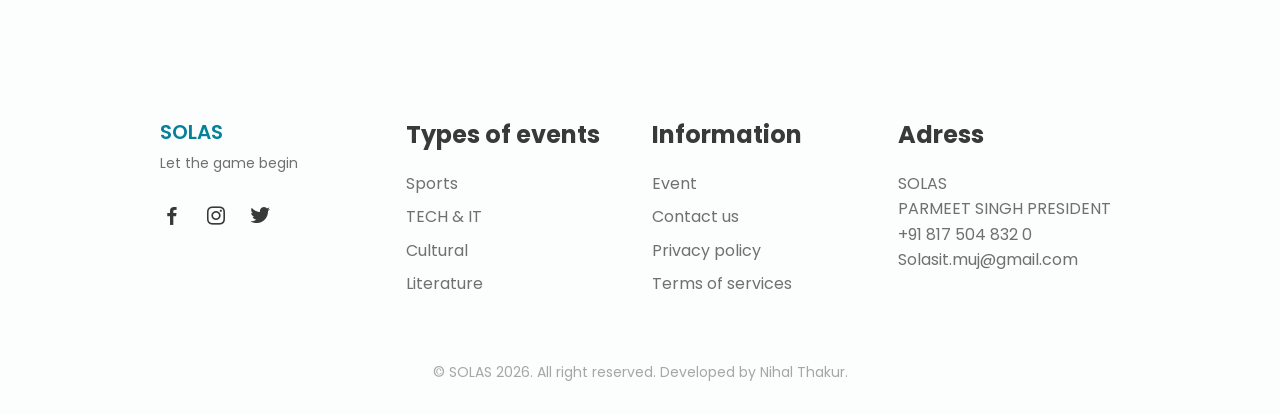
==== commit 4e638775: "Update index.html" ====
--- a/index.html
+++ b/index.html
@@ -1,6 +1,10 @@
 <!DOCTYPE html>
 <html lang="en">
     <head>
+
+<!-- Load Required Fonts (Place in <head> or directly here) -->
+
+    </style>
         <meta charset="UTF-8">
         <meta name="viewport" content="width=device-width, initial-scale=1.0">
 
@@ -10,10 +14,29 @@
         <!--========== CSS ==========-->
         <link rel="stylesheet" href="web.css">
 
-        <title>SOLAS freshers eyes here</title>
+        <title>SOLAS MUJ</title>
+        <link rel="icon" type="image/x-icon" href="Untitled_Design__1_-removebg-preview.png">
+     <link href="https://fonts.googleapis.com/css2?family=Cinzel:wght@600;700&family=Montserrat:wght@500;600&display=swap" rel="stylesheet">
     </head>
     <body>
-
+        <!--NEXUS ANIMATION-->
+        <div class="nexus-loader">
+            <span class="dot"></span>
+            <span class="dot"></span>
+            <span class="dot"></span>
+            <span class="dot"></span>
+        </div>
+
+        <!--scroll scale-->
+        <div class="scroll-scale">
+        <div class="scroll-line"></div>
+        <div class="active-marker" id="activeMarker"></div>
+  
+        <a href="#section1" class="scale-dot active" data-index="0"></a>
+        <a href="#section2" class="scale-dot" data-index="1"></a>
+        <a href="#section3" class="scale-dot" data-index="2"></a>
+        <a href="#section4" class="scale-dot" data-index="3"></a>
+        </div>
         <!--========== SCROLL TOP ==========-->
         <a href="#" class="scrolltop" id="scroll-top">
             <i class='bx bx-chevron-up scrolltop__icon'></i>
@@ -34,7 +57,7 @@
                         <li class="nav__item"><a href="#menu" class="nav__link">Events</a></li>
                         <li class="nav__item">Current Event</li>
                         <li class="nav__item"><a href="#contact" class="nav__link">Contact us</a></li>
-                        <li class="nav__item" style="background-color:rgb(255, 7, 7);""><b><a href="#contact" class="nav__link">LIVE EVENTS!</b></a></li>
+                        <li class="nav__item" style="background-color:rgb(255, 7, 7);""><b><a href="Current event.html" class="nav__link">LIVE EVENTS!</b></a></li>
 
 
                         <li><i class='bx bx-moon change-theme' id="theme-button"></i></li>
@@ -46,6 +69,7 @@
                 </div>
             </nav>
         </header>
+<div class="cursor-glow"></div>
 
         <main class="l-main">
             <!--========== HOME ==========-->
@@ -58,9 +82,65 @@
                     </div>
     
                     <img src="Untitled_Design__1_-removebg-preview.png" alt="SOLAS" class="home__img">
+                    
                 </div>
             </section>
             
+            <div class="marquee-content">
+      <link href="https://fonts.googleapis.com/css2?family=Cinzel:wght@600;700&family=Montserrat:wght@500;600&display=swap" rel="stylesheet">
+
+<section class="garuda-stats-section">
+  
+  <!-- Top Decorative Line -->
+  <div class="ticker-bar">
+    <span>CLASSIQUE</span> ◆ 
+    <span class="trophy">🏆 FRESHER'S CLUB</span> ◆ 
+    <span>SOLAS</span> ◆ 
+    <span>MUJ</span> ◆ 
+    <span>FRESHERS</span> ◆ 
+    <span>FOUNDING YEAR 2026</span>
+  </div>
+
+  <!-- Main Statistics Grid -->
+  <div class="stats-grid">
+    <div class="stat-item">
+      <div class="diamond"></div>
+      <div class="stat-number">1000+</div>
+      <div class="stat-label">Total Footfall</div>
+    </div>
+
+    <div class="stat-item">
+      <div class="diamond"></div>
+      <div class="stat-number">2+</div>
+      <div class="stat-label">Events Hosted</div>
+    </div>
+
+    <div class="stat-item">
+      <div class="diamond"></div>
+      <div class="stat-number">1st</div>
+      <div class="stat-label">FRESHER FOCUSED CLUB</div>
+    </div>
+
+    <div class="stat-item">
+      <div class="diamond"></div>
+      <div class="stat-number">20000+</div>
+      <div class="stat-label">Total Digital Impressions </div>
+    </div>
+  </div>
+
+  <!-- Bottom Decorative Line -->
+ <div class="ticker-bar">
+    <span>CLASSIQUE</span> ◆ 
+    <span class="trophy">🏆 FRESHER'S CLUB</span> ◆ 
+    <span>SOLAS</span> ◆ 
+    <span>MUJ</span> ◆ 
+    <span>FRESHERS</span> ◆ 
+    <span>FOUNDING YEAR 2026</span>
+  </div>
+
+
+</section>
+<!-- END STATS COUNTER SECTION -->
             <!--========== ABOUT ==========-->
             <section class="about section bd-container" id="about">
                 <div class="about__container  bd-grid">
@@ -215,15 +295,15 @@
                 <div class="footer__content">
                     <h3 class="footer__title">Adress</h3>
                     <ul>
-                        <li>Nihal Thakur</li>
-                        <li></li>
-                        <li></li>
-                        <li>nihal.thakur.india@gmail.com</li>
+                        <li>SOLAS</li>
+                        <li>PARMEET SINGH PRESIDENT</li>
+                        <li>+91 817 504 832 0</li>
+                        <li>Solasit.muj@gmail.com</li>
                     </ul>
                 </div> 
             </div>
 
-            <p class="footer__copy">&#169; SOLAS 2026. All right reserved</p>
+            <p class="footer__copy">&#169; SOLAS 2026. All right reserved. Developed by Nihal Thakur. </p>
         </footer>
 
         <!--========== SCROLL REVEAL ==========-->
--- a/web.css
+++ b/web.css
@@ -1,13 +1,246 @@
 /*===== GOOGLE FONTS =====*/
 @import url("https://fonts.googleapis.com/css2?family=Poppins:wght@400;500;600&display=swap");
+
+/* STATS COUNTER SECTION*/
+
+
+  .garuda-stats-section {
+    font-family: 'Cinzel', 'Times New Roman', serif;
+    background: linear-gradient(180deg, rgba(9, 99, 97, 0.8) 0%, rgba(9, 93, 99, 0.8) 100%);
+    padding: 40px 15px;
+    border-top: 1px solid rgba(55, 212, 201, 0.3);
+    border-bottom: 1px solid rgba(55, 201, 212, 0.3);
+    position: relative;
+    overflow: hidden;
+    width: 100%;
+    box-sizing: border-box;
+  }
+
+  .garuda-stats-section * {
+    box-sizing: border-box;
+  }
+
+  /* Top & Bottom Ticker Bars */
+  .garuda-stats-section .ticker-bar {
+    display: flex;
+    justify-content: center;
+    align-items: center;
+    gap: 12px;
+    font-size: 11px;
+    letter-spacing: 2px;
+    color: #ff9500;
+    text-transform: uppercase;
+    opacity: 0.85;
+    margin: 10px 0;
+    white-space: nowrap;
+    overflow-x: auto;
+    scrollbar-width: none; /* Firefox */
+    -ms-overflow-style: none; /* IE & Edge */
+  }
+
+  .garuda-stats-section .ticker-bar::-webkit-scrollbar {
+    display: none; /* Chrome, Safari, Opera */
+  }
+
+  .garuda-stats-section .ticker-bar span.trophy {
+    display: inline-flex;
+    align-items: center;
+    gap: 5px;
+    font-weight: bold;
+  }
+
+  /* Main Grid - Fully Responsive */
+  .garuda-stats-section .stats-grid {
+    max-width: 1100px;
+    margin: 30px auto;
+    display: grid;
+    grid-template-columns: repeat(4, 1fr);
+    gap: 20px;
+    text-align: center;
+    align-items: start;
+  }
+
+  .garuda-stats-section .stat-item {
+    display: flex;
+    flex-direction: column;
+    align-items: center;
+    position: relative;
+    padding: 10px;
+  }
+
+  .garuda-stats-section .diamond { 
+    width: 6px;
+    height: 6px;
+    background-color: #ffb300;
+    transform: rotate(45deg);
+    margin-bottom: 20px;
+  }
+
+  .garuda-stats-section .stat-number {
+    font-size: clamp(32px, 5vw, 48px);
+    font-weight: 700;
+    color: #ffffff;
+    line-height: 1;
+    margin-bottom: 12px;
+    letter-spacing: 1px;
+  }
+
+  .garuda-stats-section .stat-label {
+    font-size: clamp(10px, 2vw, 11px);
+    letter-spacing: 1.5px;
+    color: #ffffff;
+    text-transform: uppercase;
+    max-width: 200px;
+    line-height: 1.4;
+    font-family: 'Montserrat', sans-serif;
+  }
+
+  /* Tablet Devices (<= 1024px) */
+  @media (max-width: 1024px) {
+    .garuda-stats-section .stats-grid {
+      grid-template-columns: repeat(2, 1fr);
+      gap: 30px 20px;
+      margin: 25px auto;
+    }
+
+    .garuda-stats-section {
+      padding: 30px 15px;
+    }
+  }
+
+  /* Mobile Devices (<= 576px) */
+  @media (max-width: 576px) {
+    .garuda-stats-section .stats-grid {
+      grid-template-columns: 1fr;
+      gap: 25px;
+      margin: 20px auto;
+    }
+
+    .garuda-stats-section .ticker-bar {
+      justify-content: flex-start;
+      font-size: 10px;
+      letter-spacing: 1px;
+      padding-bottom: 5px;
+    }
+
+    .garuda-stats-section .diamond {
+      margin-bottom: 12px;
+    }
+  }
 
 /*===== VARIABLES CSS =====*/
 :root {
   --header-height: 3rem;
-
+/* Hide the default browser cursor if you only want the glow */
+body {
+  cursor: none;
+ 
+}
+x
+/*NEXUS ANIMATION*/
+
+.nexus-loader {
+  display: flex;
+  gap: 12px;
+}
+
+.dot {
+  width: 16px;
+  height: 16px;
+  background-color: #00ffcc;
+  border-radius: 50%;
+  animation: nexusPulse 1.2s infinite ease-in-out both;
+}
+
+.dot:nth-child(1) { animation-delay: -0.36s; }
+.dot:nth-child(2) { animation-delay: -0.24s; }
+.dot:nth-child(3) { animation-delay: -0.12s; }
+.dot:nth-child(4) { animation-delay: 0s; }
+
+@keyframes nexusPulse {
+  0%, 80%, 100% {
+    transform: scale(0);
+    opacity: 0.3;
+  }
+  40% {
+    transform: scale(1.0);
+    opacity: 1;
+    box-shadow: 0 0 12px #00ffcc;
+  }
+}
+
+/* Style the glowing dot */
+.cursor-glow {
+  width: 12px;
+  height: 12px;
+  background-color: #00f7ff; 
+  border-radius: 50%;
+  position: fixed;
+  top: 0;
+  left: 0;
+  transform: translate(-50%, -50%);
+  pointer-events: none;
+  z-index: 9999;
+  transition: transform 0.05s ease-out; 
+
+  /* EXPANDED GLOW RADIUS */
+  box-shadow: 
+    0 0 15px #00f7ff,  /* Small, intense inner glow */
+    0 0 30px #00f7ff,  /* Medium glow */
+    0 0 60px #00f7ff,  /* Large glow */
+    0 0 120px #00f7ff; /* Massive outer atmospheric glow */
+  /* Smooth trailing transition */
+  transition: transform 0.5s ease-out; 
+}
+/* Container fixed to the left */
+.scroll-scale {
+  position: fixed;
+  left: 20px;
+  top: 70%;
+  transform: translateY(-50%);
+  display: flex;
+  flex-direction: column;
+  align-items: center;
+  gap: 35px;
+  z-index: 1000;
+}
+
+/* Thin vertical background line */
+.scroll-line {
+  position: absolute;
+  top: 0;
+  bottom: 0;
+  width: 1px;
+  background-color: rgba(255, 255, 255, 0.2);
+  z-index: -1;
+}
+
+/* Regular section dots */
+.scale-dot {
+  width: 8px;
+  height: 8px;
+  background-color: rgba(255, 255, 255, 0.4);
+  border-radius: 50%;
+  transition: background-color 0.3s ease;
+  cursor: pointer;
+}
+
+
+/* Moving Active Marker (Gold Diamond) */
+.active-marker {
+  position: absolute;
+  top: 0;
+  width: 12px;
+  height: 12px;
+  background-color: x; /* Gold color */
+  transform: rotate(45deg); /* Turns square into diamond */
+  box-shadow: 0 0 10px rgba(212, 175, 55, 0.6);
+  transition: top 0.3s ease-in-out;
+  pointer-events: none;
+}
   /*========== Colors ==========*/
   --first-color: #06819c;
-  --first-color-alt: #043186;
+  --first-color-alt: #ba2f08;
   --title-color: #393939;
   --text-color: #707070;
   --text-color-light: #A6A6A6;
@@ -283,6 +516,10 @@
 
 .button:hover{
   background-color: var(--first-color-alt);
+  box-shadow: 0 0 5px #fe5d0046, 
+              0 0 20px #fe5d0046, 
+              0 0 40px #fe5d0046, 
+              0 0 60px #fe5d0046;
 }
 
 /*========== ABOUT ==========*/
@@ -558,4 +795,4 @@
     .home__container {
         height: 640px;
     }
-}+}
